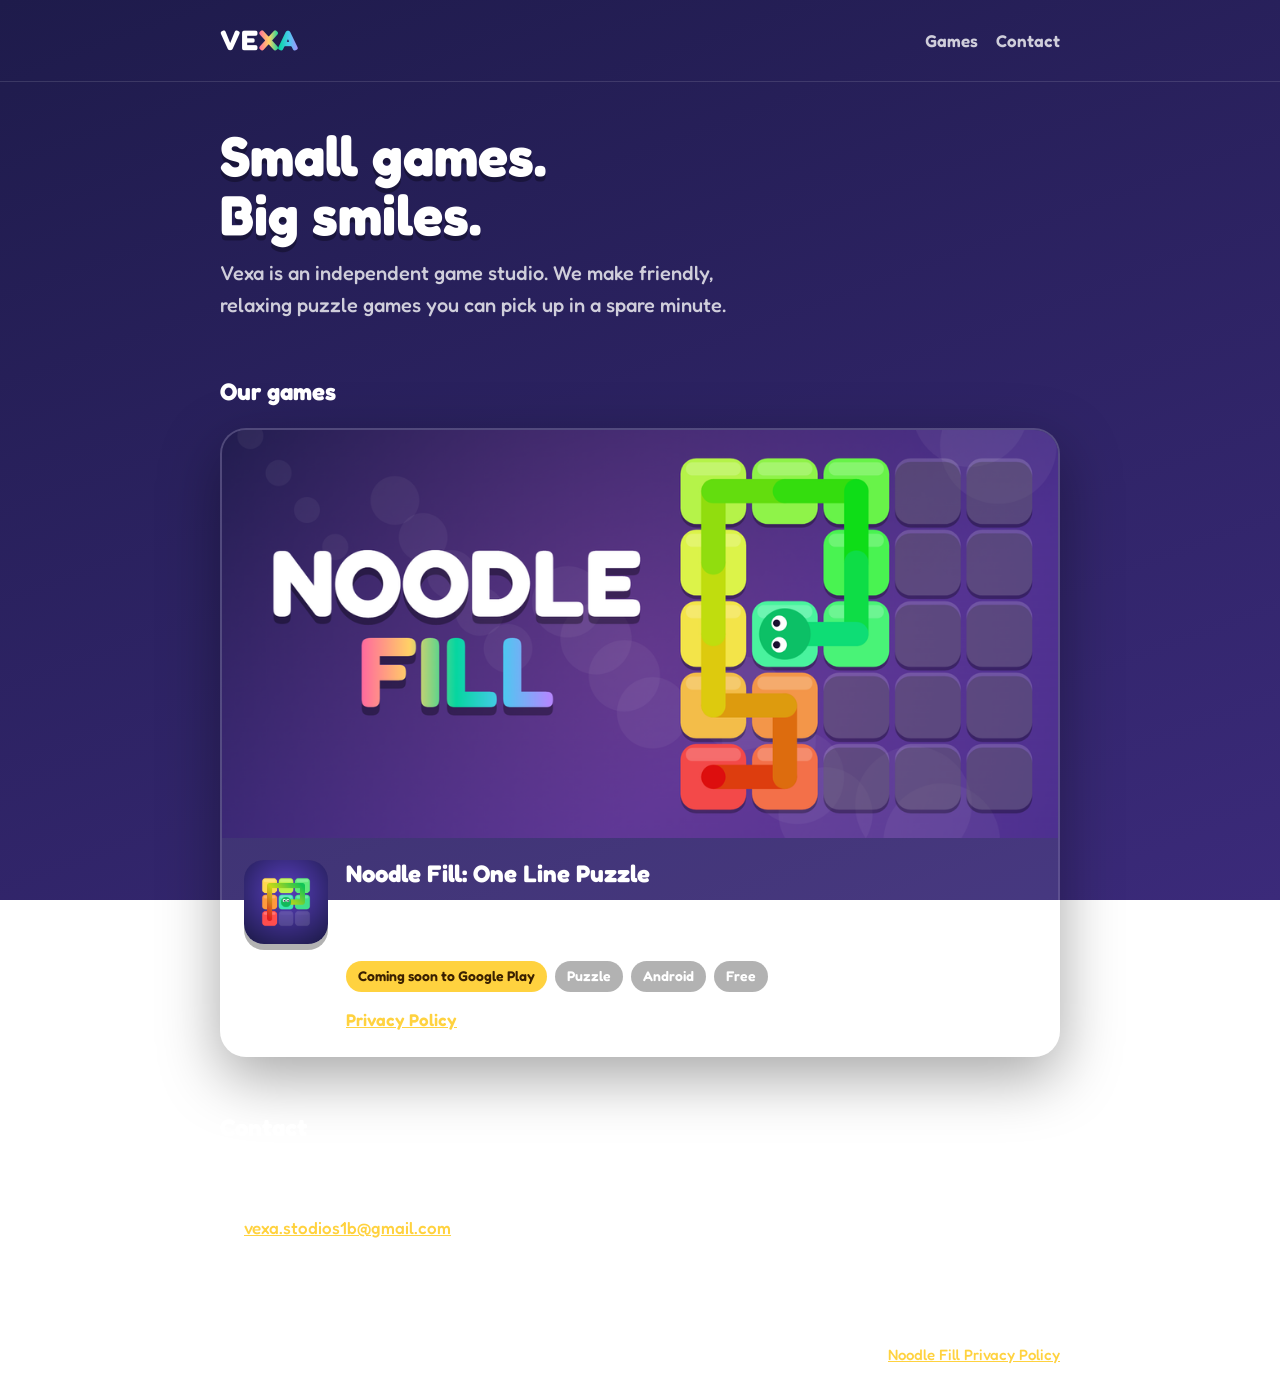
==== index.html @ 4ace1514 "Add files via upload" ====
<!DOCTYPE html>
<html lang="en">
<head>
<meta charset="utf-8">
<meta name="viewport" content="width=device-width,initial-scale=1">
<title>Vexa – Game Studio</title>
<meta name="description" content="Vexa is an independent game studio making friendly, relaxing puzzle games for mobile.">
<link rel="icon" href="favicon.svg" type="image/svg+xml">
<link rel="stylesheet" href="style.css">
</head>
<body>
<header class="site"><div class="wrap">
  <a class="brand" href="./">VE<span>XA</span></a>
  <nav><a href="#games">Games</a><a href="#contact">Contact</a></nav>
</div></header>

<main><div class="wrap">
  <section class="hero">
    <h1>Small games.<br>Big smiles.</h1>
    <p>Vexa is an independent game studio. We make friendly, relaxing puzzle games you can pick up in a spare minute.</p>
  </section>

  <h2 class="section" id="games">Our games</h2>
  <article class="game">
    <img class="banner" src="images/noodle-fill-banner.png" width="1024" height="500" alt="Noodle Fill artwork: a rainbow noodle winding across a grid of tiles">
    <div class="body">
      <img class="icon" src="images/noodle-fill-icon.png" width="84" height="84" alt="Noodle Fill app icon">
      <div>
        <h3>Noodle Fill: One Line Puzzle</h3>
        <p>One line. Every box. No crossing. Drag your noodle across the board and fill every tile with a single stroke. Endless levels, a new Daily Puzzle every day, and no forced ads.</p>
        <div class="tags"><span class="tag soon">Coming soon to Google Play</span><span class="tag">Puzzle</span><span class="tag">Android</span><span class="tag">Free</span></div>
        <div class="links"><a href="noodle-fill/privacy/">Privacy Policy</a></div>
      </div>
    </div>
  </article>

  <h2 class="section" id="contact">Contact</h2>
  <div class="contact">
    <p>Questions, feedback or support for any Vexa game:</p>
    <p><a href="mailto:vexa.stodios1b@gmail.com">vexa.stodios1b@gmail.com</a></p>
  </div>
</div></main>

<footer class="site"><div class="wrap">
  <span>© 2026 Vexa</span>
  <span><a href="noodle-fill/privacy/">Noodle Fill Privacy Policy</a></span>
</div></footer>
</body>
</html>
---- style.css ----
/* Vexa studio site. Fredoka (SIL OFL) is self-hosted so the pages make no third-party requests. */
@font-face{font-family:'Fredoka';font-style:normal;font-weight:500 700;font-display:swap;src:url(fonts/fredoka.woff2) format('woff2')}
:root{--bg:#1e1b4b;--bg2:#3b2a7a;--card:rgba(255,255,255,.07);--line:rgba(255,255,255,.12);--text:#fff;--soft:rgba(255,255,255,.78);--gold:#ffd23f;--green:#5eea7a}
*{box-sizing:border-box;margin:0;padding:0}
html{-webkit-text-size-adjust:100%}
body{min-height:100vh;font:500 17px/1.6 'Fredoka',system-ui,-apple-system,'Segoe UI',Roboto,sans-serif;color:var(--text);background:linear-gradient(160deg,var(--bg),var(--bg2)) fixed;display:flex;flex-direction:column}
a{color:var(--gold)}
a:focus-visible,.btn:focus-visible{outline:3px solid var(--gold);outline-offset:3px}
.wrap{width:100%;max-width:880px;margin:0 auto;padding:0 20px}
header.site{padding:18px 0;border-bottom:1px solid var(--line)}
header.site .wrap{display:flex;align-items:center;justify-content:space-between;gap:16px}
.brand{font-size:28px;font-weight:700;letter-spacing:1px;text-decoration:none;color:#fff}
.brand span{background:linear-gradient(90deg,#ff6b9d,#ffd166,#06d6a0,#4cc9f0,#b388ff);-webkit-background-clip:text;background-clip:text;color:transparent}
nav a{color:var(--soft);text-decoration:none;margin-left:18px;font-weight:600}
nav a:hover{color:#fff}
main{flex:1;padding:44px 0 56px}
.hero h1{font-size:clamp(34px,7vw,56px);line-height:1.05;font-weight:700;text-shadow:0 5px 0 rgba(0,0,0,.3)}
.hero p{font-size:20px;color:var(--soft);margin-top:14px;max-width:560px}
h2.section{font-size:24px;margin:52px 0 16px}
.game{display:grid;grid-template-columns:1fr;background:var(--card);border:2px solid var(--line);border-radius:26px;overflow:hidden;box-shadow:0 20px 60px rgba(0,0,0,.35)}
.game img.banner{display:block;width:100%;height:auto}
.game .body{padding:22px;display:flex;gap:18px;align-items:flex-start}
.game img.icon{width:84px;height:84px;border-radius:20px;flex:none;box-shadow:0 6px 0 rgba(0,0,0,.3)}
.game h3{font-size:24px;line-height:1.2}
.game p{color:var(--soft);margin-top:6px}
.tags{display:flex;flex-wrap:wrap;gap:8px;margin-top:12px}
.tag{font-size:14px;font-weight:600;padding:4px 12px;border-radius:999px;background:rgba(0,0,0,.3)}
.tag.soon{background:var(--gold);color:#3a2000}
.links{margin-top:14px;display:flex;flex-wrap:wrap;gap:16px;font-weight:600}
.contact{background:var(--card);border:2px solid var(--line);border-radius:22px;padding:22px}
.contact p{color:var(--soft)}
footer.site{border-top:1px solid var(--line);padding:20px 0;color:var(--soft);font-size:15px}
footer.site .wrap{display:flex;flex-wrap:wrap;gap:8px 20px;justify-content:space-between}
/* Legal pages: dark text on a light sheet for long reading */
.sheet{background:#fff;color:#1f1b3a;border-radius:22px;padding:28px 24px 36px;font-family:system-ui,-apple-system,'Segoe UI',Roboto,sans-serif;font-weight:400;font-size:16px;box-shadow:0 20px 60px rgba(0,0,0,.35)}
.sheet h1{font-size:28px;line-height:1.2;margin-bottom:4px}
.sheet h2{font-size:19px;margin:28px 0 6px}
.sheet p,.sheet li{margin:8px 0}
.sheet ul{padding-left:22px}
.sheet .meta{color:#5b5778;font-size:14px;margin-bottom:20px}
.sheet a{color:#4338ca}
.back{display:inline-block;margin-bottom:18px;font-weight:600}
@media (max-width:520px){.game .body{flex-direction:column}nav a{margin-left:12px}}
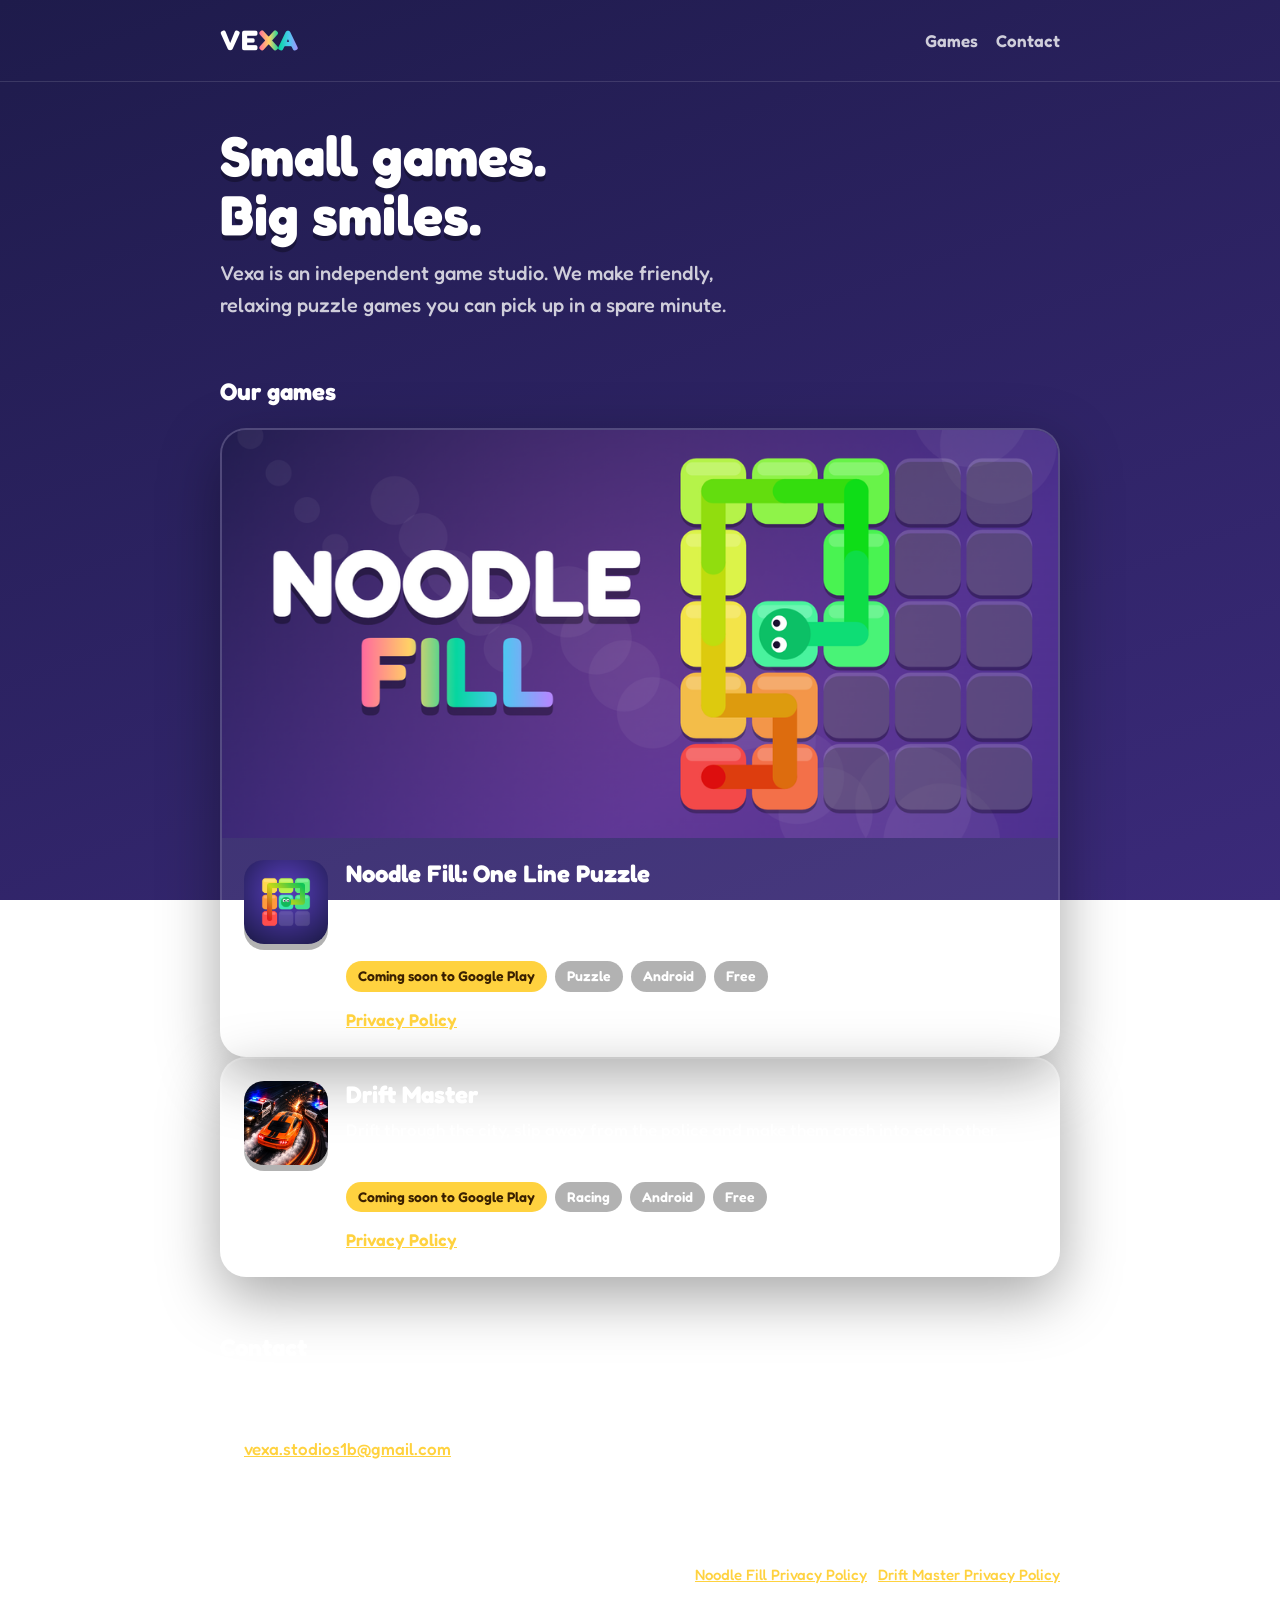
==== commit d8898976: "Add files via upload" ====
--- a/index.html
+++ b/index.html
@@ -33,6 +33,17 @@
       </div>
     </div>
   </article>
+  <article class="game">
+    <div class="body">
+      <img class="icon" src="images/drift-master-icon.png" width="84" height="84" alt="Drift Master app icon">
+      <div>
+        <h3>Drift Master</h3>
+        <p>Drift through the city, slip away from the police and make them crash into each other. Missions, maps and cars to unlock, and no forced ads.</p>
+        <div class="tags"><span class="tag soon">Coming soon to Google Play</span><span class="tag">Racing</span><span class="tag">Android</span><span class="tag">Free</span></div>
+        <div class="links"><a href="drift-master/privacy/">Privacy Policy</a></div>
+      </div>
+    </div>
+  </article>
 
   <h2 class="section" id="contact">Contact</h2>
   <div class="contact">
@@ -43,7 +54,7 @@
 
 <footer class="site"><div class="wrap">
   <span>© 2026 Vexa</span>
-  <span><a href="noodle-fill/privacy/">Noodle Fill Privacy Policy</a></span>
+  <span><a href="noodle-fill/privacy/">Noodle Fill Privacy Policy</a> · <a href="drift-master/privacy/">Drift Master Privacy Policy</a></span>
 </div></footer>
 </body>
 </html>
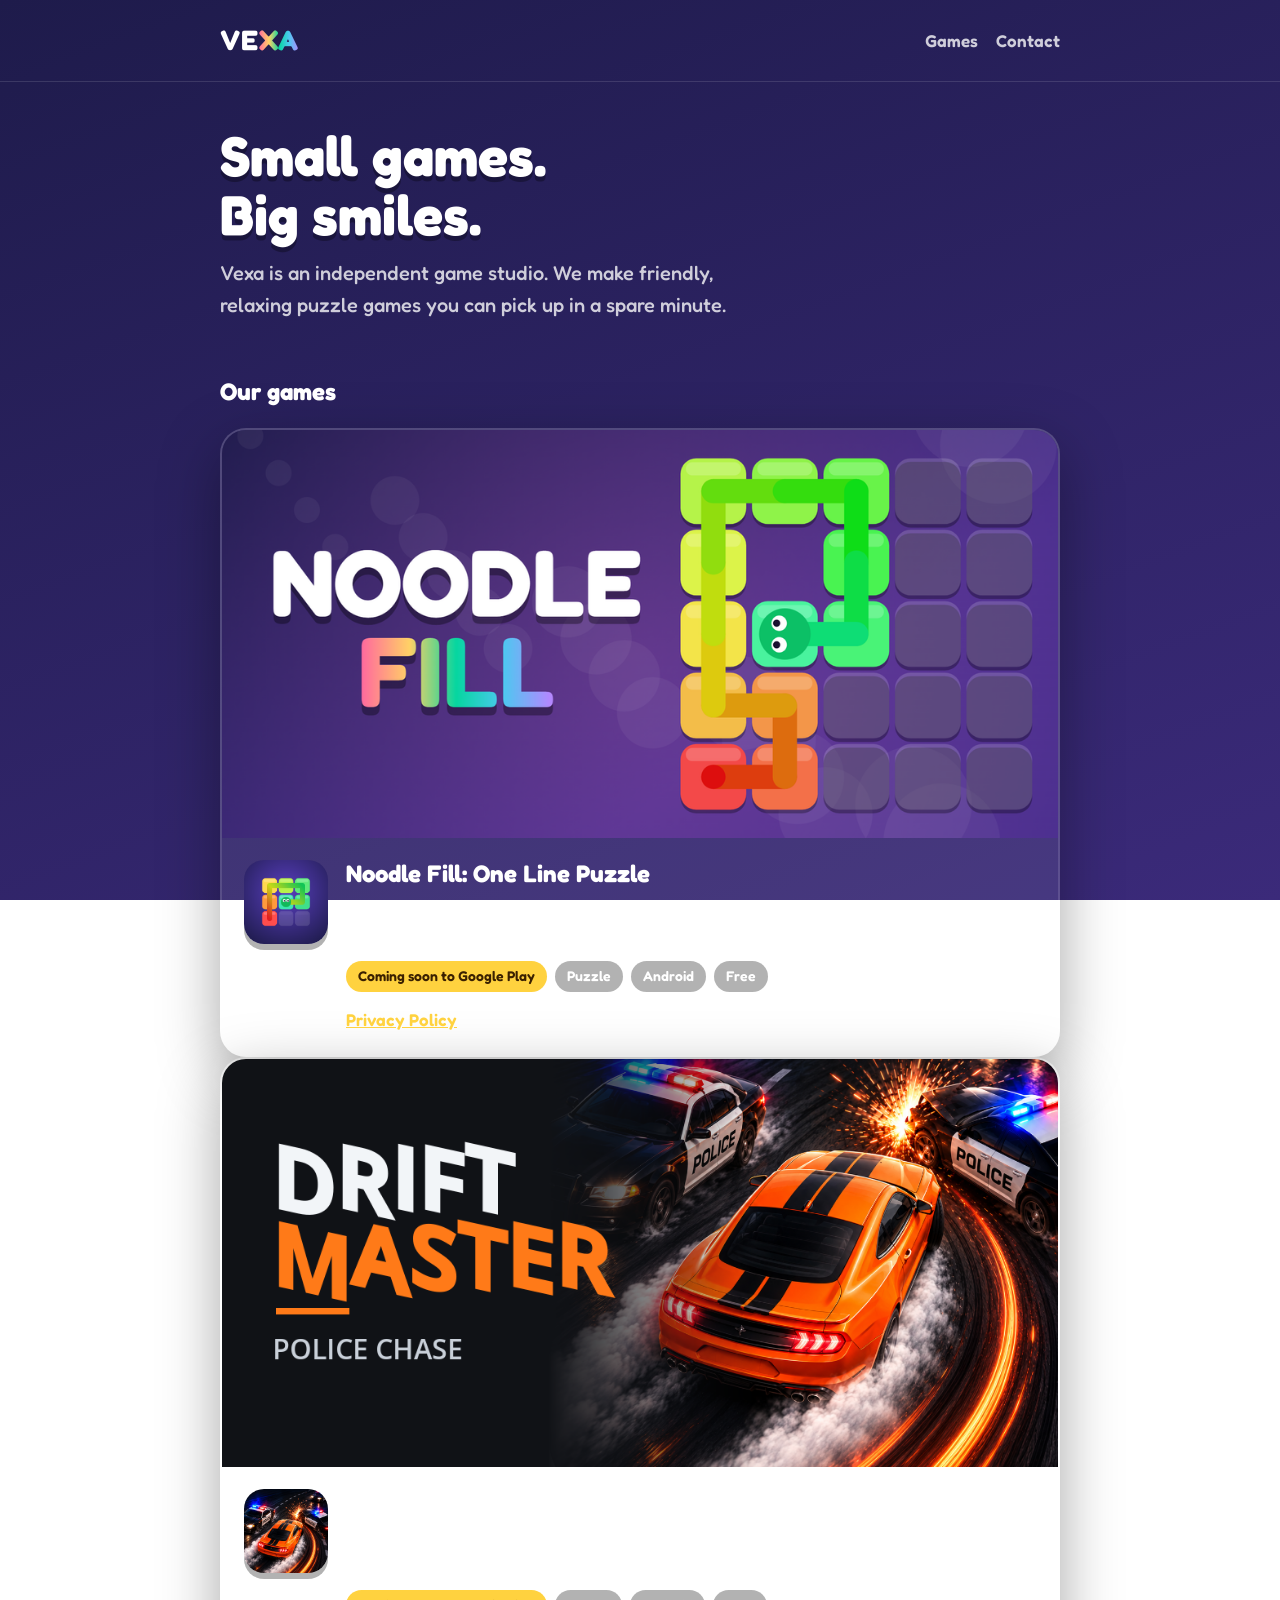
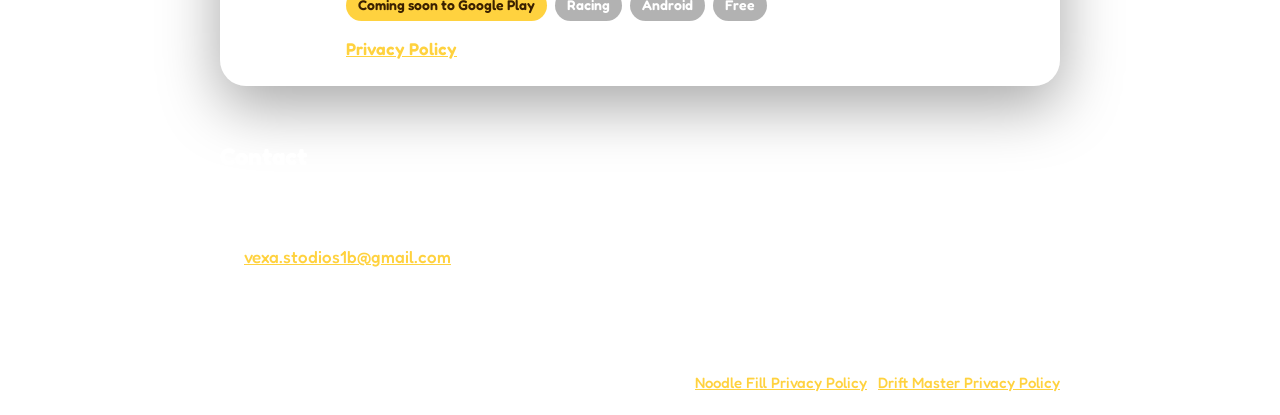
==== commit cc53bbad: "Add Drift Master banner and Firebase privacy text List the game as Drift Master: Police Chase with i" ====
--- a/index.html
+++ b/index.html
@@ -34,10 +34,11 @@
     </div>
   </article>
   <article class="game">
+    <img class="banner" src="images/drift-master-banner.png" width="1024" height="500" alt="Drift Master: Police Chase artwork: an orange muscle car drifting through smoke as two police cars chase it">
     <div class="body">
       <img class="icon" src="images/drift-master-icon.png" width="84" height="84" alt="Drift Master app icon">
       <div>
-        <h3>Drift Master</h3>
+        <h3>Drift Master: Police Chase</h3>
         <p>Drift through the city, slip away from the police and make them crash into each other. Missions, maps and cars to unlock, and no forced ads.</p>
         <div class="tags"><span class="tag soon">Coming soon to Google Play</span><span class="tag">Racing</span><span class="tag">Android</span><span class="tag">Free</span></div>
         <div class="links"><a href="drift-master/privacy/">Privacy Policy</a></div>
